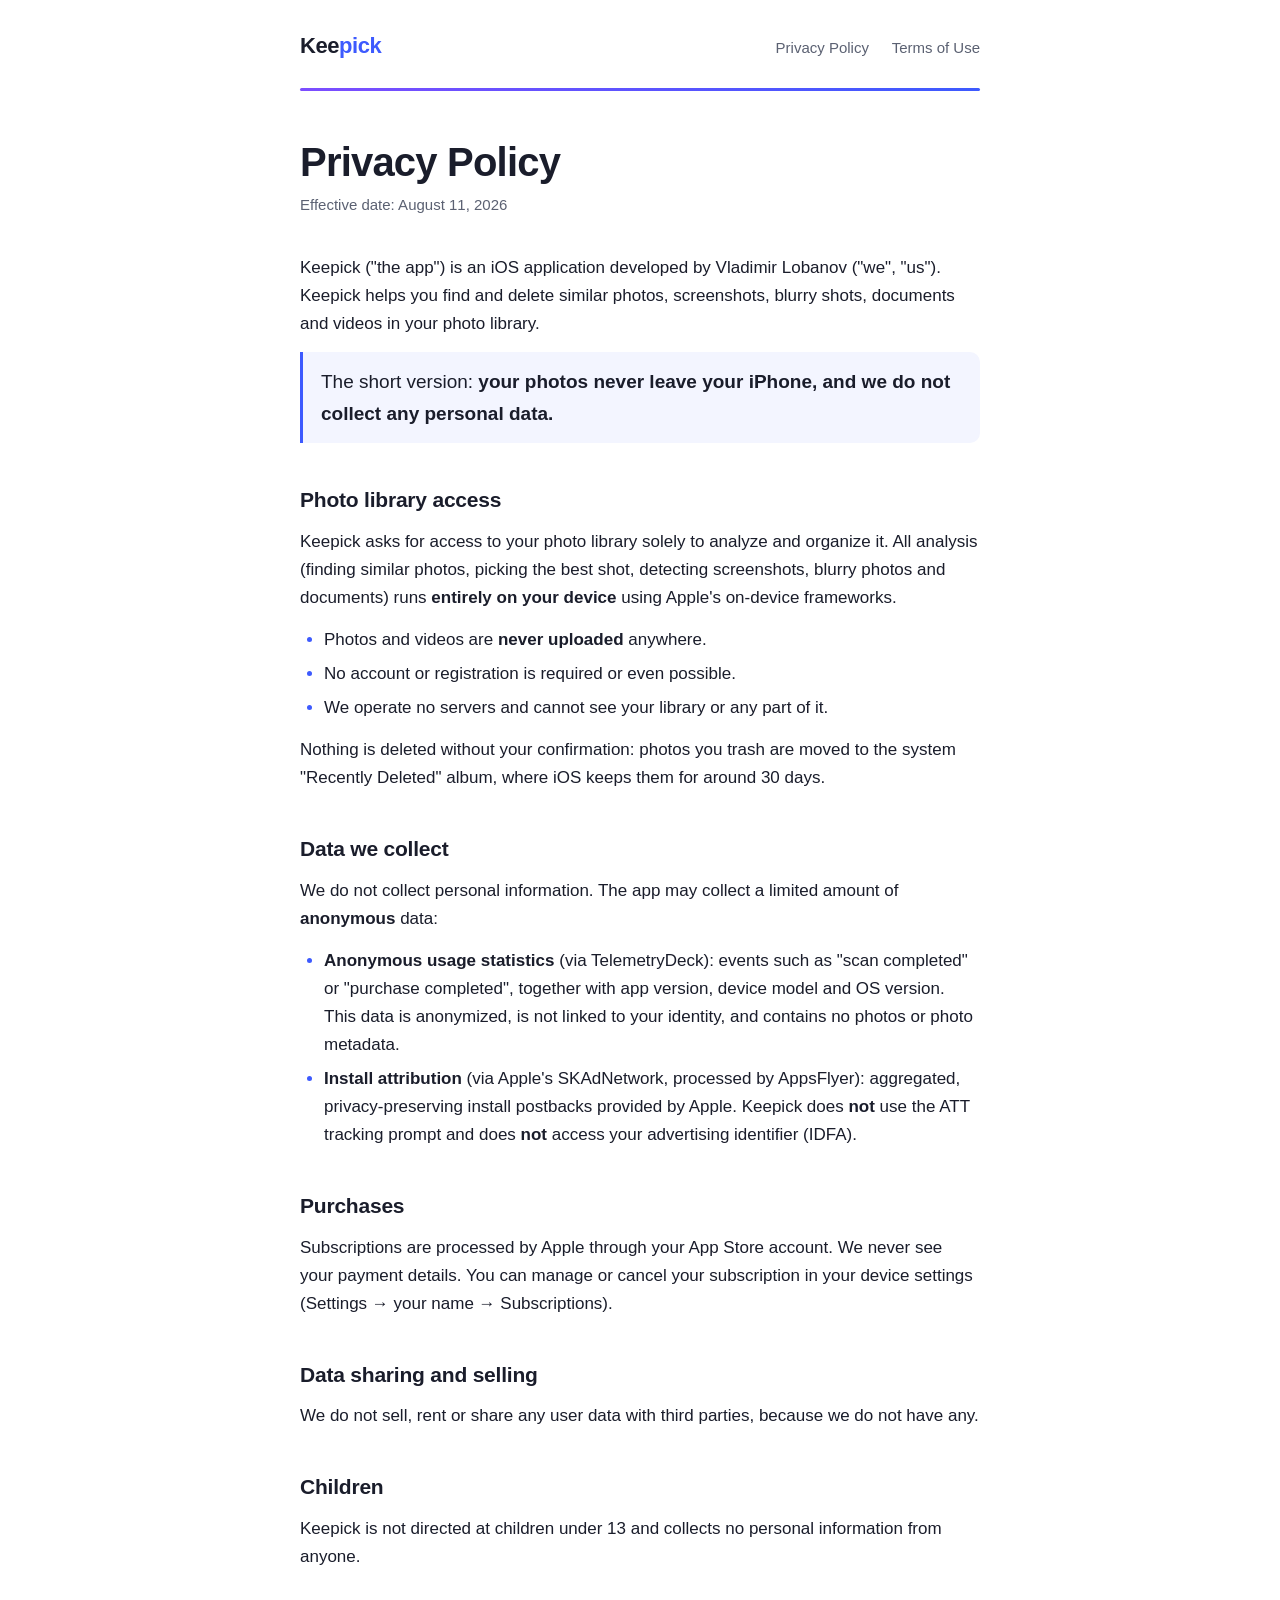
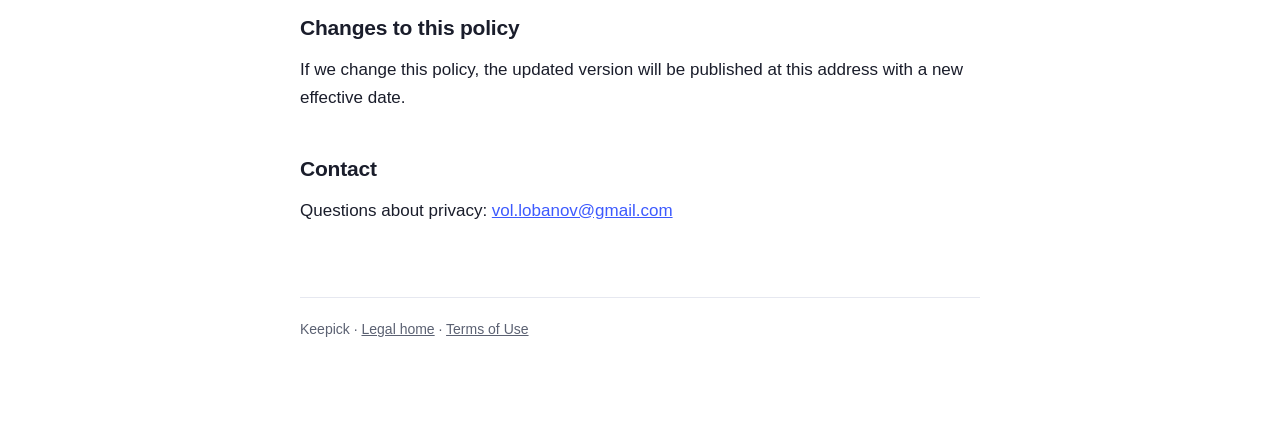
==== privacy.html @ 0975bb9a "Legal pages as a GitHub Pages site (index, privacy, terms)" ====
<!doctype html>
<html lang="en">
<head>
<meta charset="utf-8">
<meta name="viewport" content="width=device-width, initial-scale=1">
<title>Privacy Policy — Keepick</title>
<meta name="description" content="Privacy Policy for Keepick: Photo Cleaner. Your photos never leave your iPhone.">
<link rel="stylesheet" href="style.css">
</head>
<body>
<div class="wrap">
  <header class="site">
    <a class="wordmark" href="./">Kee<span>pick</span></a>
    <nav class="site">
      <a href="privacy.html">Privacy Policy</a>
      <a href="terms.html">Terms of Use</a>
    </nav>
  </header>
  <hr class="rule">

  <h1>Privacy Policy</h1>
  <p class="date">Effective date: August 11, 2026</p>

  <p>Keepick ("the app") is an iOS application developed by Vladimir Lobanov ("we", "us"). Keepick helps you find and delete similar photos, screenshots, blurry shots, documents and videos in your photo library.</p>
  <p class="lead">The short version: <strong>your photos never leave your iPhone, and we do not collect any personal data.</strong></p>

  <h2>Photo library access</h2>
  <p>Keepick asks for access to your photo library solely to analyze and organize it. All analysis (finding similar photos, picking the best shot, detecting screenshots, blurry photos and documents) runs <strong>entirely on your device</strong> using Apple's on-device frameworks.</p>
  <ul>
    <li>Photos and videos are <strong>never uploaded</strong> anywhere.</li>
    <li>No account or registration is required or even possible.</li>
    <li>We operate no servers and cannot see your library or any part of it.</li>
  </ul>
  <p>Nothing is deleted without your confirmation: photos you trash are moved to the system "Recently Deleted" album, where iOS keeps them for around 30 days.</p>

  <h2>Data we collect</h2>
  <p>We do not collect personal information. The app may collect a limited amount of <strong>anonymous</strong> data:</p>
  <ul>
    <li><strong>Anonymous usage statistics</strong> (via TelemetryDeck): events such as "scan completed" or "purchase completed", together with app version, device model and OS version. This data is anonymized, is not linked to your identity, and contains no photos or photo metadata.</li>
    <li><strong>Install attribution</strong> (via Apple's SKAdNetwork, processed by AppsFlyer): aggregated, privacy-preserving install postbacks provided by Apple. Keepick does <strong>not</strong> use the ATT tracking prompt and does <strong>not</strong> access your advertising identifier (IDFA).</li>
  </ul>

  <h2>Purchases</h2>
  <p>Subscriptions are processed by Apple through your App Store account. We never see your payment details. You can manage or cancel your subscription in your device settings (Settings → your name → Subscriptions).</p>

  <h2>Data sharing and selling</h2>
  <p>We do not sell, rent or share any user data with third parties, because we do not have any.</p>

  <h2>Children</h2>
  <p>Keepick is not directed at children under 13 and collects no personal information from anyone.</p>

  <h2>Changes to this policy</h2>
  <p>If we change this policy, the updated version will be published at this address with a new effective date.</p>

  <h2>Contact</h2>
  <p>Questions about privacy: <a href="mailto:vol.lobanov@gmail.com">vol.lobanov@gmail.com</a></p>

  <footer class="site">
    Keepick · <a href="./">Legal home</a> · <a href="terms.html">Terms of Use</a>
  </footer>
</div>
</body>
</html>
---- style.css ----
:root {
  color-scheme: light dark;
  --bg: #ffffff;
  --ink: #1a1d2b;
  --muted: #5b6172;
  --line: #e6e8f0;
  --accent: #3d5afe;
  --accent2: #7c4dff;
}
@media (prefers-color-scheme: dark) {
  :root {
    --bg: #12141f;
    --ink: #e9ebf5;
    --muted: #9aa1b8;
    --line: #2a2e42;
    --accent: #6c86ff;
    --accent2: #9d7bff;
  }
}
* { box-sizing: border-box; }
body {
  margin: 0;
  background: var(--bg);
  color: var(--ink);
  font: 17px/1.65 -apple-system, BlinkMacSystemFont, "Segoe UI", Roboto, sans-serif;
  padding: 0 20px 80px;
}
.wrap { max-width: 680px; margin: 0 auto; }
header.site {
  padding: 28px 0 0;
  display: flex;
  align-items: baseline;
  justify-content: space-between;
  gap: 16px;
  flex-wrap: wrap;
}
.wordmark {
  font-size: 22px;
  font-weight: 800;
  letter-spacing: -0.02em;
  text-decoration: none;
  color: var(--ink);
}
.wordmark span { color: var(--accent); }
nav.site a {
  color: var(--muted);
  text-decoration: none;
  font-size: 15px;
  margin-left: 18px;
}
nav.site a:hover { color: var(--accent); }
.rule {
  height: 3px;
  border: 0;
  border-radius: 2px;
  margin: 24px 0 48px;
  background: linear-gradient(90deg, var(--accent2), var(--accent));
}
h1 {
  font-size: clamp(30px, 6vw, 40px);
  line-height: 1.15;
  letter-spacing: -0.02em;
  margin: 0 0 8px;
}
.date { color: var(--muted); font-size: 15px; margin: 0 0 36px; }
h2 {
  font-size: 21px;
  letter-spacing: -0.01em;
  margin: 40px 0 10px;
}
p, li { color: var(--ink); }
p { margin: 0 0 14px; }
ul { margin: 0 0 14px; padding-left: 24px; }
li { margin-bottom: 6px; }
li::marker { color: var(--accent); }
a { color: var(--accent); }
strong { font-weight: 650; }
.lead {
  font-size: 19px;
  padding: 14px 18px;
  border-left: 3px solid var(--accent);
  background: color-mix(in srgb, var(--accent) 6%, var(--bg));
  border-radius: 0 10px 10px 0;
  margin: 0 0 32px;
}
footer.site {
  margin-top: 72px;
  padding-top: 20px;
  border-top: 1px solid var(--line);
  color: var(--muted);
  font-size: 14px;
}
footer.site a { color: var(--muted); }
.cards { display: grid; gap: 16px; margin-top: 36px; }
.card {
  display: block;
  padding: 20px 22px;
  border: 1px solid var(--line);
  border-radius: 14px;
  text-decoration: none;
  color: var(--ink);
}
.card:hover { border-color: var(--accent); }
.card h2 { margin: 0 0 6px; font-size: 19px; }
.card p { margin: 0; color: var(--muted); font-size: 15px; }
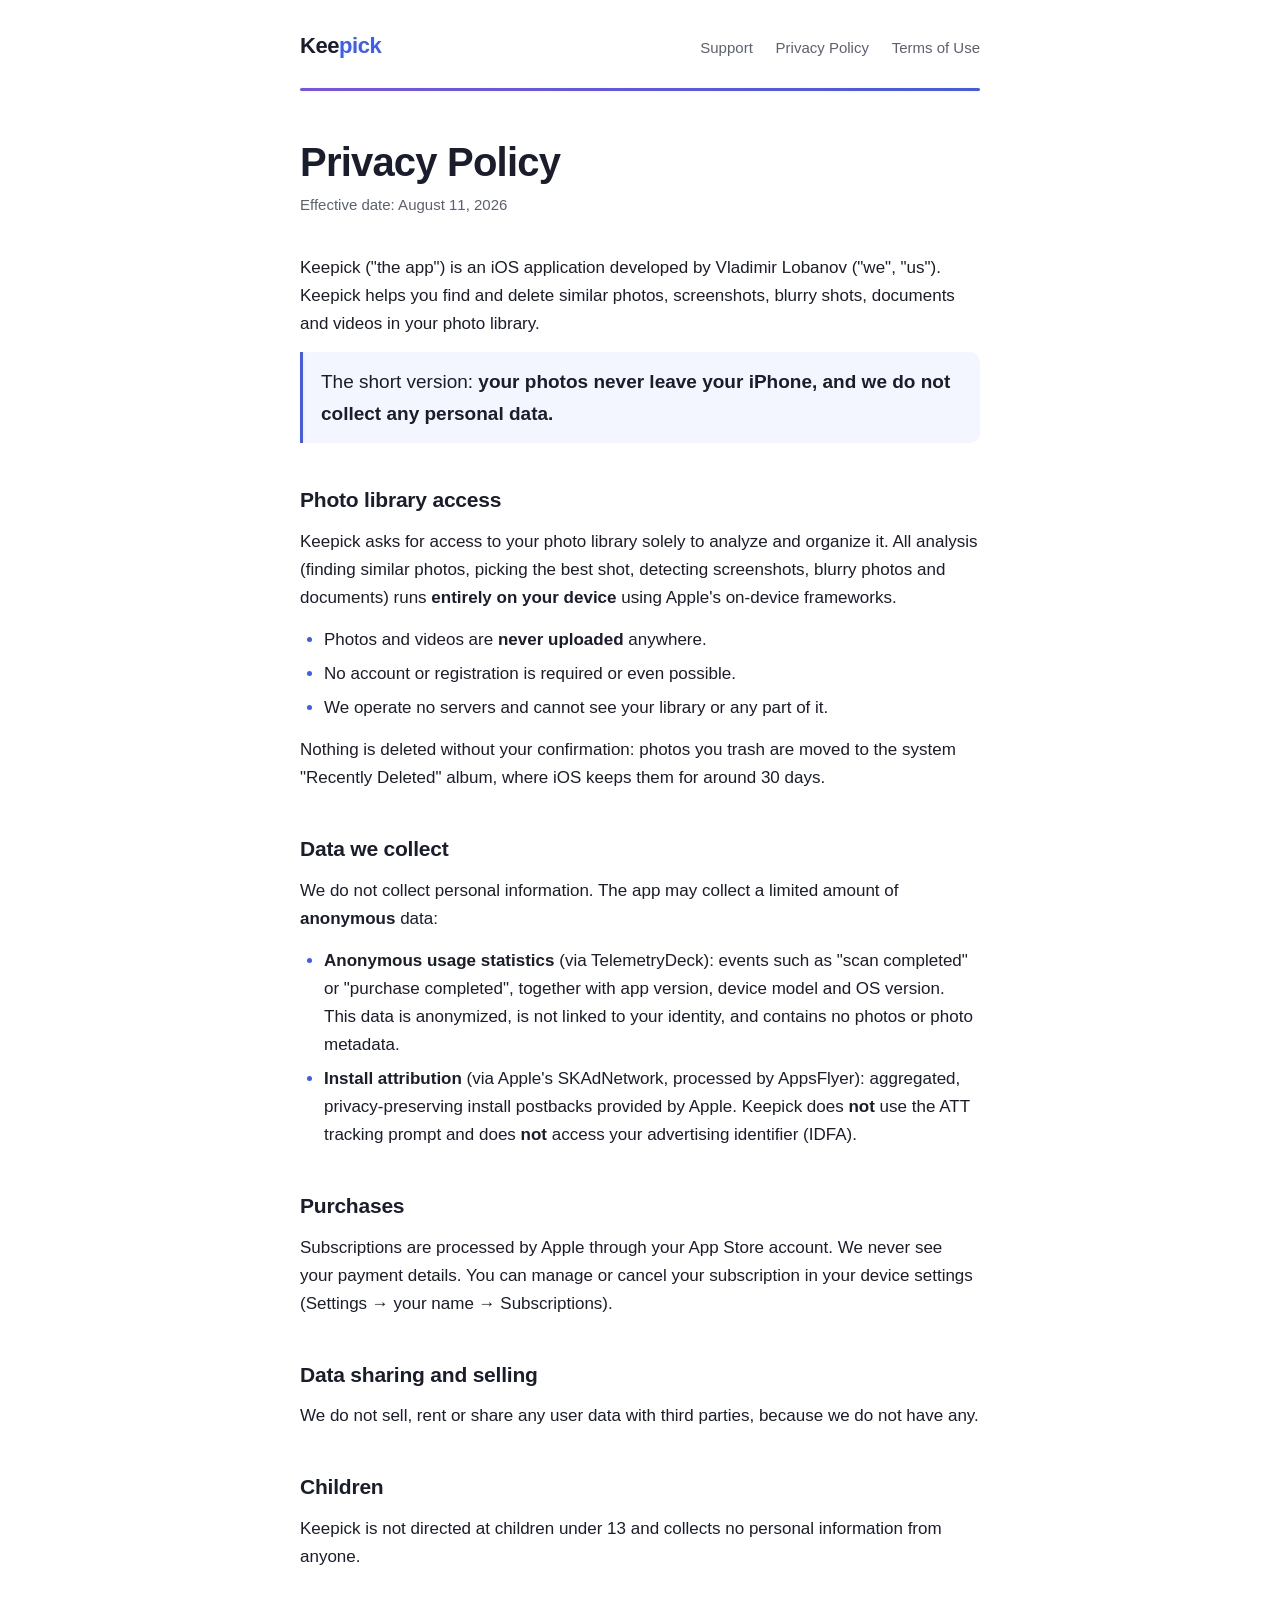
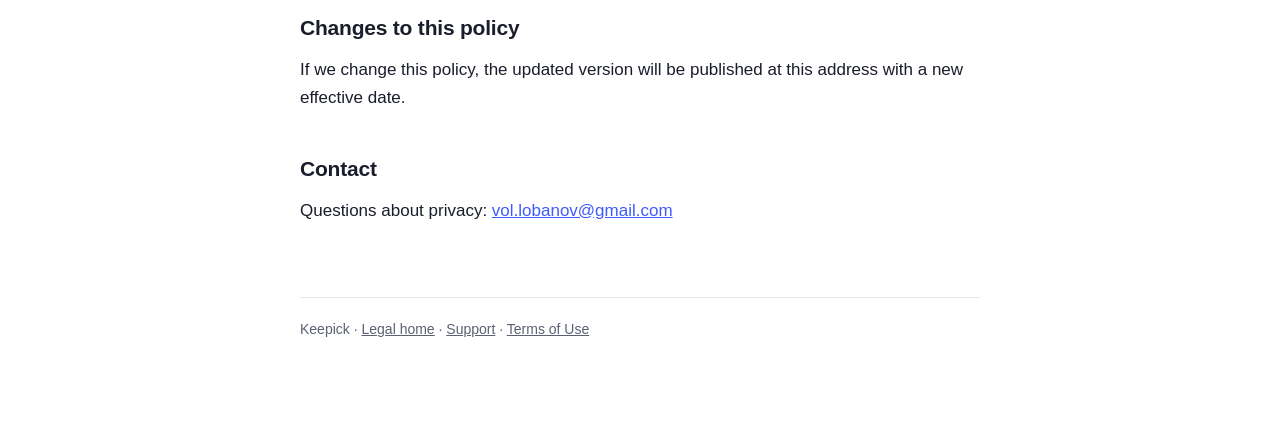
==== commit fa9384c4: "Support page (the App Store Support URL) Every app record needs a Support URL, and the site had only" ====
--- a/privacy.html
+++ b/privacy.html
@@ -12,6 +12,7 @@
   <header class="site">
     <a class="wordmark" href="./">Kee<span>pick</span></a>
     <nav class="site">
+      <a href="support.html">Support</a>
       <a href="privacy.html">Privacy Policy</a>
       <a href="terms.html">Terms of Use</a>
     </nav>
@@ -56,7 +57,7 @@
   <p>Questions about privacy: <a href="mailto:vol.lobanov@gmail.com">vol.lobanov@gmail.com</a></p>
 
   <footer class="site">
-    Keepick · <a href="./">Legal home</a> · <a href="terms.html">Terms of Use</a>
+    Keepick · <a href="./">Legal home</a> · <a href="support.html">Support</a> · <a href="terms.html">Terms of Use</a>
   </footer>
 </div>
 </body>
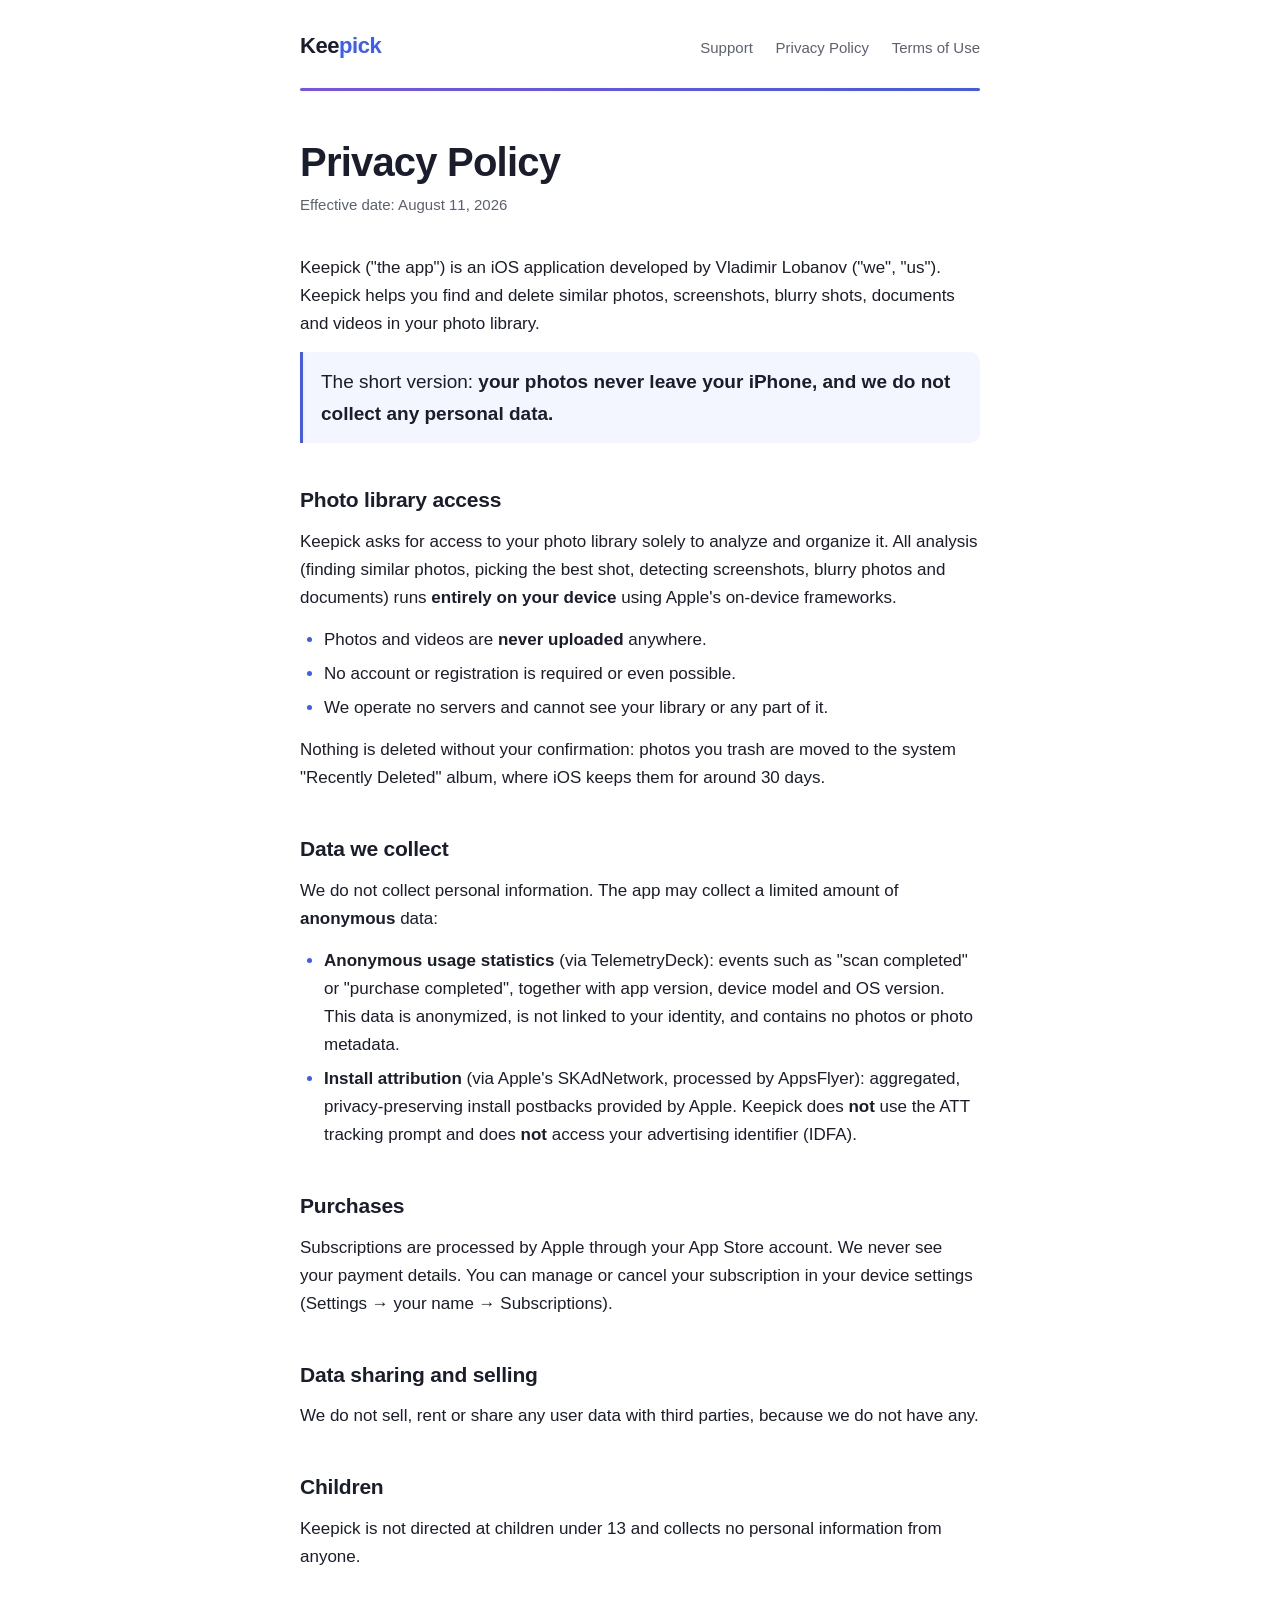
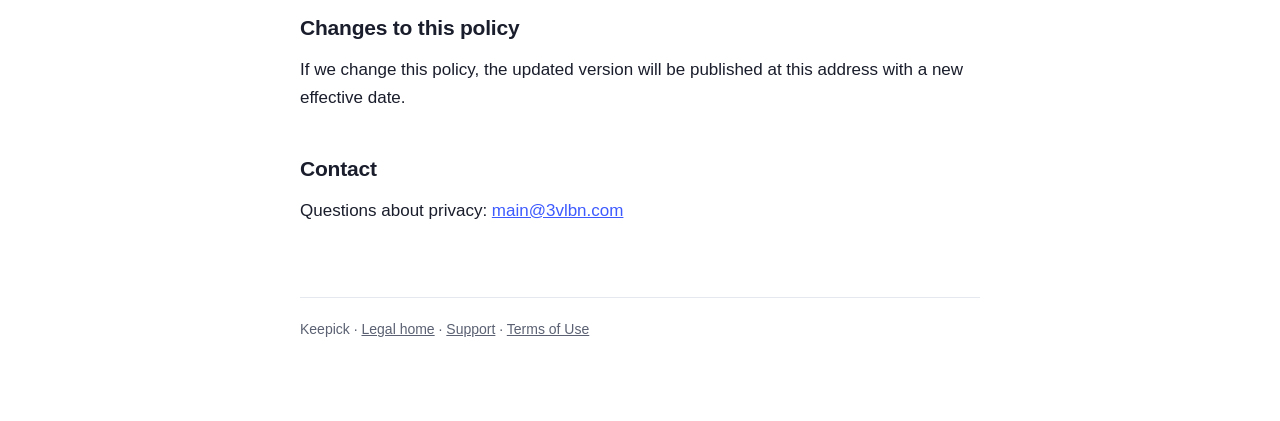
==== commit 16831ffc: "Contact address: main@3vlbn.com" ====
--- a/privacy.html
+++ b/privacy.html
@@ -54,7 +54,7 @@
   <p>If we change this policy, the updated version will be published at this address with a new effective date.</p>
 
   <h2>Contact</h2>
-  <p>Questions about privacy: <a href="mailto:vol.lobanov@gmail.com">vol.lobanov@gmail.com</a></p>
+  <p>Questions about privacy: <a href="mailto:main@3vlbn.com">main@3vlbn.com</a></p>
 
   <footer class="site">
     Keepick · <a href="./">Legal home</a> · <a href="support.html">Support</a> · <a href="terms.html">Terms of Use</a>
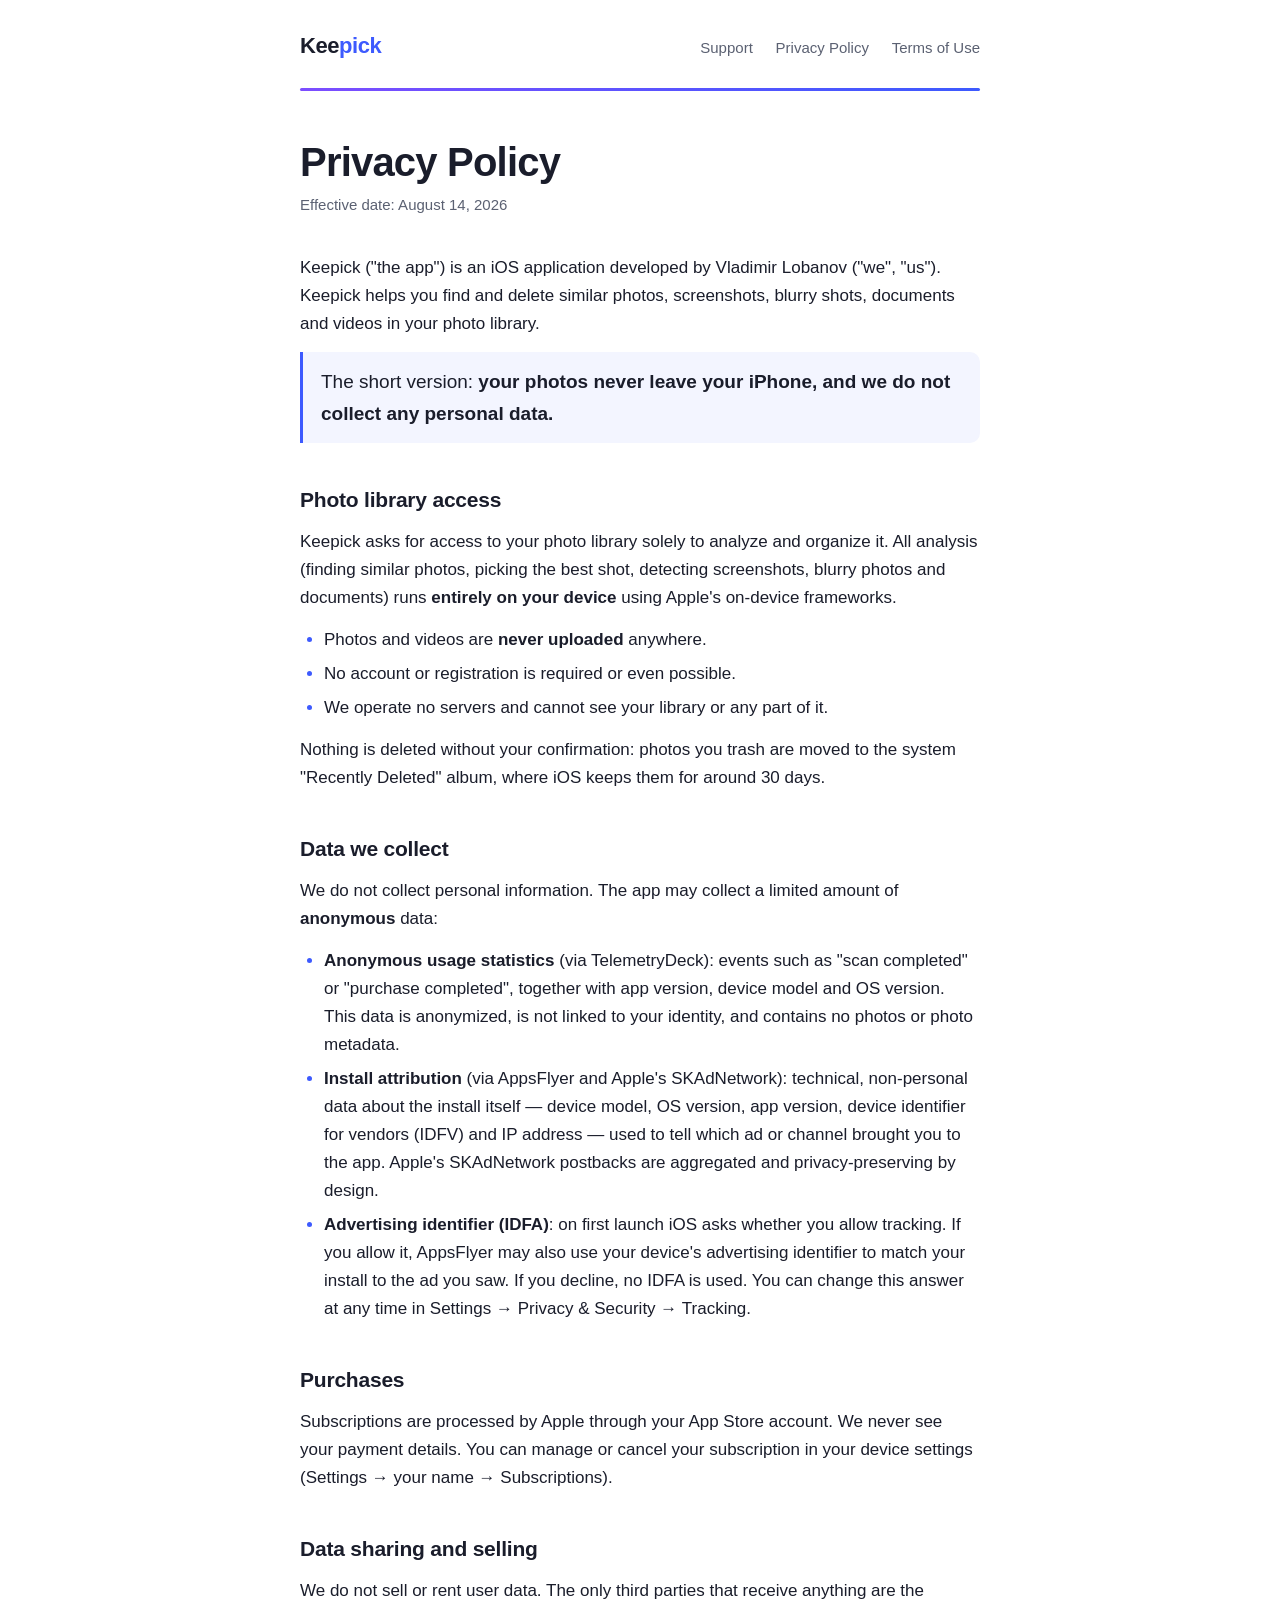
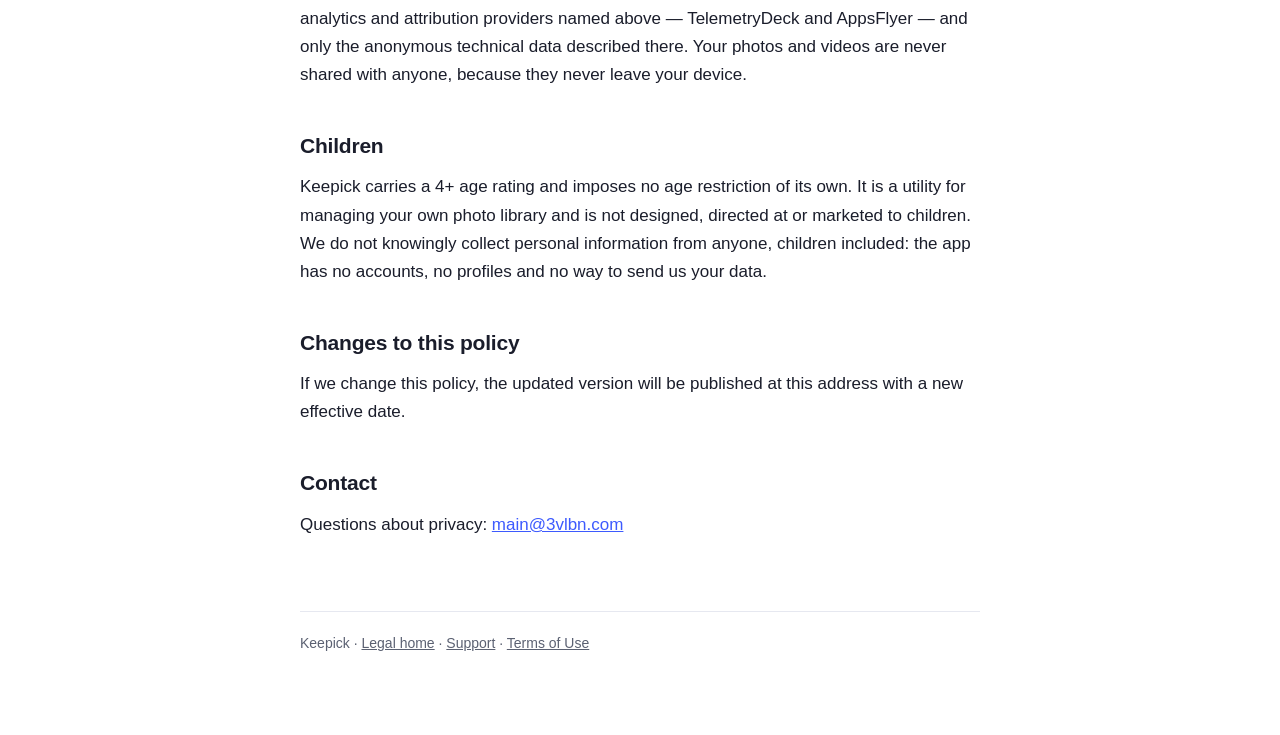
==== commit 5f0ef073: "Privacy: drop the 13+ line (app is rated 4+), and describe ATT/IDFA as it actually works" ====
--- a/privacy.html
+++ b/privacy.html
@@ -20,7 +20,7 @@
   <hr class="rule">
 
   <h1>Privacy Policy</h1>
-  <p class="date">Effective date: August 11, 2026</p>
+  <p class="date">Effective date: August 14, 2026</p>
 
   <p>Keepick ("the app") is an iOS application developed by Vladimir Lobanov ("we", "us"). Keepick helps you find and delete similar photos, screenshots, blurry shots, documents and videos in your photo library.</p>
   <p class="lead">The short version: <strong>your photos never leave your iPhone, and we do not collect any personal data.</strong></p>
@@ -38,17 +38,18 @@
   <p>We do not collect personal information. The app may collect a limited amount of <strong>anonymous</strong> data:</p>
   <ul>
     <li><strong>Anonymous usage statistics</strong> (via TelemetryDeck): events such as "scan completed" or "purchase completed", together with app version, device model and OS version. This data is anonymized, is not linked to your identity, and contains no photos or photo metadata.</li>
-    <li><strong>Install attribution</strong> (via Apple's SKAdNetwork, processed by AppsFlyer): aggregated, privacy-preserving install postbacks provided by Apple. Keepick does <strong>not</strong> use the ATT tracking prompt and does <strong>not</strong> access your advertising identifier (IDFA).</li>
+    <li><strong>Install attribution</strong> (via AppsFlyer and Apple's SKAdNetwork): technical, non-personal data about the install itself — device model, OS version, app version, device identifier for vendors (IDFV) and IP address — used to tell which ad or channel brought you to the app. Apple's SKAdNetwork postbacks are aggregated and privacy-preserving by design.</li>
+    <li><strong>Advertising identifier (IDFA)</strong>: on first launch iOS asks whether you allow tracking. If you allow it, AppsFlyer may also use your device's advertising identifier to match your install to the ad you saw. If you decline, no IDFA is used. You can change this answer at any time in Settings → Privacy &amp; Security → Tracking.</li>
   </ul>
 
   <h2>Purchases</h2>
   <p>Subscriptions are processed by Apple through your App Store account. We never see your payment details. You can manage or cancel your subscription in your device settings (Settings → your name → Subscriptions).</p>
 
   <h2>Data sharing and selling</h2>
-  <p>We do not sell, rent or share any user data with third parties, because we do not have any.</p>
+  <p>We do not sell or rent user data. The only third parties that receive anything are the analytics and attribution providers named above — TelemetryDeck and AppsFlyer — and only the anonymous technical data described there. Your photos and videos are never shared with anyone, because they never leave your device.</p>
 
   <h2>Children</h2>
-  <p>Keepick is not directed at children under 13 and collects no personal information from anyone.</p>
+  <p>Keepick carries a 4+ age rating and imposes no age restriction of its own. It is a utility for managing your own photo library and is not designed, directed at or marketed to children. We do not knowingly collect personal information from anyone, children included: the app has no accounts, no profiles and no way to send us your data.</p>
 
   <h2>Changes to this policy</h2>
   <p>If we change this policy, the updated version will be published at this address with a new effective date.</p>
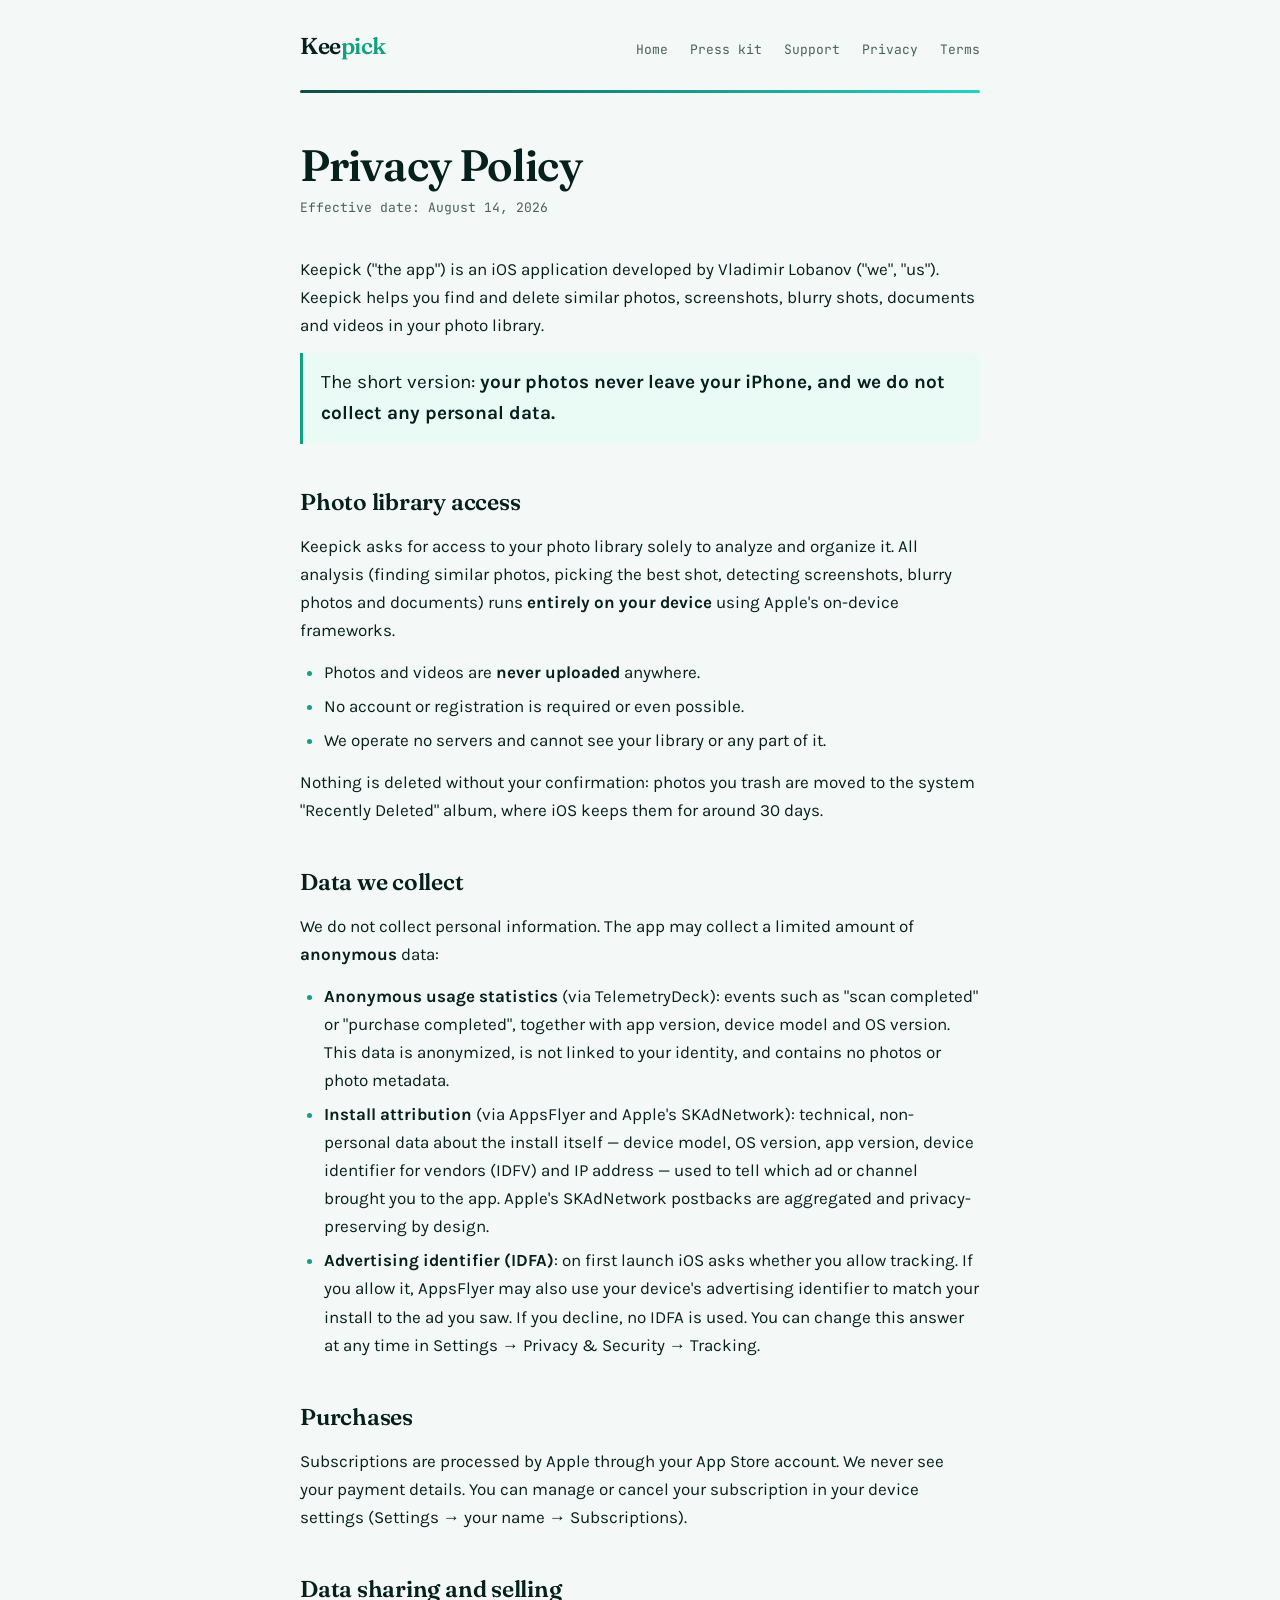
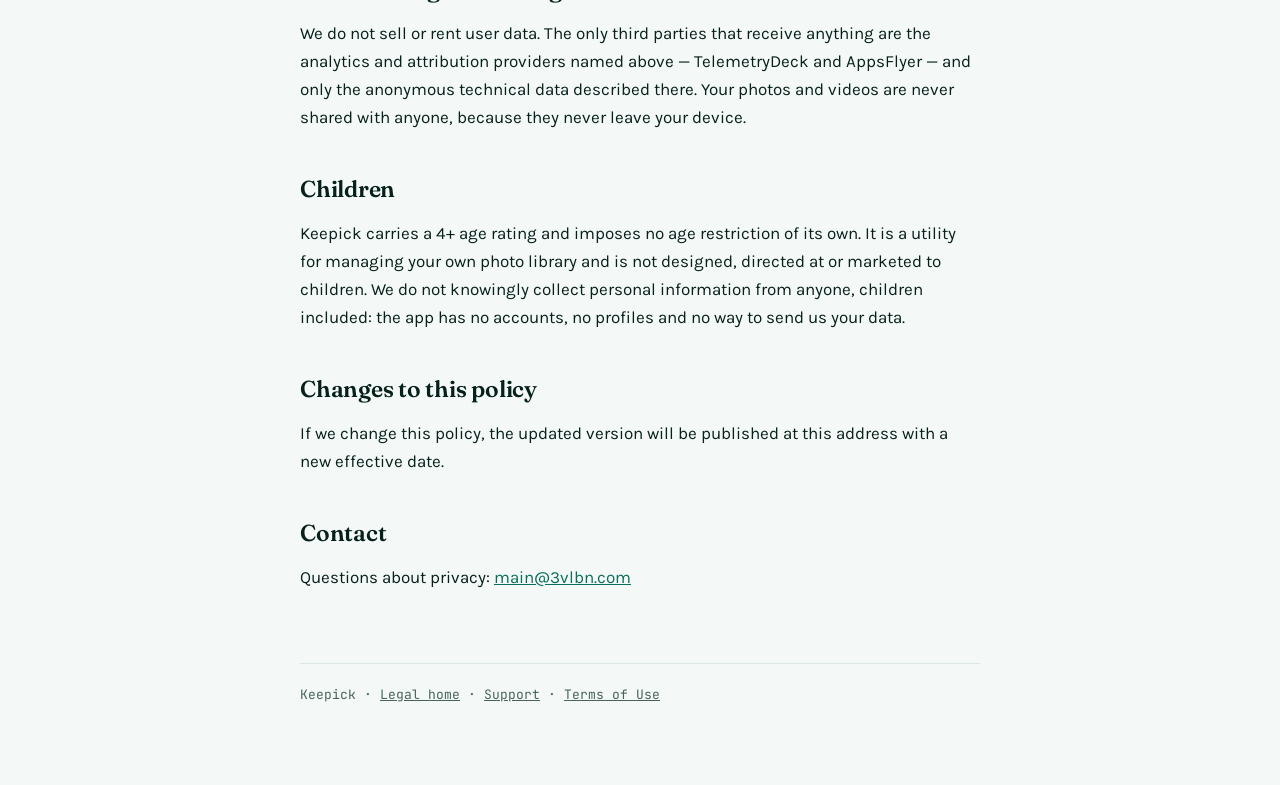
==== commit 502d4c47: "Сайт вместо трёх юридических страниц: продукт, пресс-кит и материалы Ссылка на материалы нужна заявк" ====
--- a/privacy.html
+++ b/privacy.html
@@ -5,6 +5,10 @@
 <meta name="viewport" content="width=device-width, initial-scale=1">
 <title>Privacy Policy — Keepick</title>
 <meta name="description" content="Privacy Policy for Keepick: Photo Cleaner. Your photos never leave your iPhone.">
+<link rel="icon" href="assets/favicon.png">
+<link rel="preconnect" href="https://fonts.googleapis.com">
+<link rel="preconnect" href="https://fonts.gstatic.com" crossorigin>
+<link rel="stylesheet" href="https://fonts.googleapis.com/css2?family=Fraunces:opsz,wght@9..144,500;9..144,600&family=Karla:wght@400;500;700&family=JetBrains+Mono:wght@400;500&display=swap">
 <link rel="stylesheet" href="style.css">
 </head>
 <body>
@@ -12,9 +16,11 @@
   <header class="site">
     <a class="wordmark" href="./">Kee<span>pick</span></a>
     <nav class="site">
+      <a href="./">Home</a>
+      <a href="press.html">Press kit</a>
       <a href="support.html">Support</a>
-      <a href="privacy.html">Privacy Policy</a>
-      <a href="terms.html">Terms of Use</a>
+      <a href="privacy.html">Privacy</a>
+      <a href="terms.html">Terms</a>
     </nav>
   </header>
   <hr class="rule">
--- a/style.css
+++ b/style.css
@@ -1,31 +1,72 @@
+/* Keepick — site styles.
+   Palette is the App Store listing's: deep teal ground, turquoise highlight,
+   emerald for anything kept. Type has three roles: Fraunces speaks about
+   photographs, Karla carries the text, the mono face carries machine facts. */
+
 :root {
   color-scheme: light dark;
-  --bg: #ffffff;
-  --ink: #1a1d2b;
-  --muted: #5b6172;
-  --line: #e6e8f0;
-  --accent: #3d5afe;
-  --accent2: #7c4dff;
-}
+
+  --paper: #F4F8F6;
+  --surface: #FFFFFF;
+  --surface-2: #E9F2EE;
+  --ink: #06201C;
+  --ink-2: #47635D;
+  --ink-3: #7A948D;
+  --line: #DBE7E2;
+  --line-2: #C3D6D0;
+
+  --deep: #0C4F45;
+  --jade: #0A6E5C;
+  --turq: #12A17F;
+  --turq-bright: #22D3C5;
+  --emerald: #1E9E58;
+  --abyss: #04191A;
+  --wash: #EAFBF5;
+
+  --display: "Fraunces", "Iowan Old Style", Charter, Georgia, serif;
+  --body: "Karla", -apple-system, BlinkMacSystemFont, "Segoe UI", Roboto, sans-serif;
+  --mono: "JetBrains Mono", ui-monospace, "SF Mono", Menlo, Consolas, monospace;
+}
+
 @media (prefers-color-scheme: dark) {
   :root {
-    --bg: #12141f;
-    --ink: #e9ebf5;
-    --muted: #9aa1b8;
-    --line: #2a2e42;
-    --accent: #6c86ff;
-    --accent2: #9d7bff;
+    --paper: #041614;
+    --surface: #0A2320;
+    --surface-2: #0E2C28;
+    --ink: #E9F6F1;
+    --ink-2: #92B2AB;
+    --ink-3: #6B8B84;
+    --line: #16332E;
+    --line-2: #23443E;
+
+    --deep: #7FE0D0;
+    --jade: #3EDCC6;
+    --turq: #22D3C5;
+    --turq-bright: #22D3C5;
+    --emerald: #4BD98A;
+    --abyss: #02100F;
+    --wash: #0C2A26;
   }
 }
+
 * { box-sizing: border-box; }
+
 body {
   margin: 0;
-  background: var(--bg);
+  background: var(--paper);
   color: var(--ink);
-  font: 17px/1.65 -apple-system, BlinkMacSystemFont, "Segoe UI", Roboto, sans-serif;
+  font-family: var(--body);
+  font-size: 17px;
+  line-height: 1.65;
   padding: 0 20px 80px;
-}
+  -webkit-font-smoothing: antialiased;
+}
+
 .wrap { max-width: 680px; margin: 0 auto; }
+.wrap.wide { max-width: 960px; }
+
+/* ---------- site chrome, shared with the legal pages ---------- */
+
 header.site {
   padding: 28px 0 0;
   display: flex;
@@ -35,62 +76,79 @@
   flex-wrap: wrap;
 }
 .wordmark {
-  font-size: 22px;
-  font-weight: 800;
+  font-family: var(--display);
+  font-size: 23px;
+  font-weight: 600;
   letter-spacing: -0.02em;
   text-decoration: none;
   color: var(--ink);
 }
-.wordmark span { color: var(--accent); }
+.wordmark span { color: var(--turq); }
 nav.site a {
-  color: var(--muted);
+  font-family: var(--mono);
+  color: var(--ink-2);
   text-decoration: none;
-  font-size: 15px;
+  font-size: 13px;
   margin-left: 18px;
 }
-nav.site a:hover { color: var(--accent); }
+nav.site a:hover, nav.site a:focus-visible { color: var(--jade); }
 .rule {
   height: 3px;
   border: 0;
   border-radius: 2px;
   margin: 24px 0 48px;
-  background: linear-gradient(90deg, var(--accent2), var(--accent));
-}
+  background: linear-gradient(90deg, var(--deep), var(--turq-bright));
+}
+
 h1 {
-  font-size: clamp(30px, 6vw, 40px);
-  line-height: 1.15;
+  font-family: var(--display);
+  font-size: clamp(32px, 6vw, 44px);
+  font-weight: 600;
+  line-height: 1.1;
   letter-spacing: -0.02em;
   margin: 0 0 8px;
-}
-.date { color: var(--muted); font-size: 15px; margin: 0 0 36px; }
+  text-wrap: balance;
+}
 h2 {
-  font-size: 21px;
+  font-family: var(--display);
+  font-weight: 600;
+  font-size: 23px;
   letter-spacing: -0.01em;
   margin: 40px 0 10px;
+}
+.date {
+  font-family: var(--mono);
+  color: var(--ink-2);
+  font-size: 13px;
+  margin: 0 0 36px;
 }
 p, li { color: var(--ink); }
 p { margin: 0 0 14px; }
 ul { margin: 0 0 14px; padding-left: 24px; }
 li { margin-bottom: 6px; }
-li::marker { color: var(--accent); }
-a { color: var(--accent); }
-strong { font-weight: 650; }
+li::marker { color: var(--turq); }
+a { color: var(--jade); }
+strong { font-weight: 700; }
+
 .lead {
   font-size: 19px;
   padding: 14px 18px;
-  border-left: 3px solid var(--accent);
-  background: color-mix(in srgb, var(--accent) 6%, var(--bg));
+  border-left: 3px solid var(--turq);
+  background: var(--wash);
   border-radius: 0 10px 10px 0;
   margin: 0 0 32px;
 }
+
 footer.site {
   margin-top: 72px;
   padding-top: 20px;
   border-top: 1px solid var(--line);
-  color: var(--muted);
-  font-size: 14px;
-}
-footer.site a { color: var(--muted); }
+  color: var(--ink-2);
+  font-size: 13px;
+  font-family: var(--mono);
+}
+footer.site a { color: var(--ink-2); }
+
 .cards { display: grid; gap: 16px; margin-top: 36px; }
 .card {
   display: block;
@@ -99,7 +157,278 @@
   border-radius: 14px;
   text-decoration: none;
   color: var(--ink);
-}
-.card:hover { border-color: var(--accent); }
-.card h2 { margin: 0 0 6px; font-size: 19px; }
-.card p { margin: 0; color: var(--muted); font-size: 15px; }
+  background: var(--surface);
+}
+.card:hover, .card:focus-visible { border-color: var(--turq); }
+.card h2 { margin: 0 0 6px; font-size: 19px; font-family: var(--body); font-weight: 700; }
+.card p { margin: 0; color: var(--ink-2); font-size: 15px; }
+
+:focus-visible { outline: 2px solid var(--turq); outline-offset: 3px; }
+
+/* ---------- home: hero ---------- */
+
+.eyebrow {
+  font-family: var(--mono);
+  font-size: 12px;
+  letter-spacing: 0.12em;
+  text-transform: uppercase;
+  color: var(--turq);
+  margin: 0 0 18px;
+}
+.hero { padding: 46px 0 0; }
+@media (min-width: 900px) {
+  .hero { display: grid; grid-template-columns: minmax(0, 1fr) 270px; gap: 60px; align-items: center; }
+}
+.hero .phone { margin: 30px 0 0; }
+@media (min-width: 900px) { .hero .phone { margin: 0; } }
+.hero .phone img {
+  display: block;
+  width: 100%;
+  max-width: 270px;
+  height: auto;
+  border-radius: 30px;
+  border: 1px solid var(--line-2);
+}
+.hero h1 {
+  font-size: clamp(38px, 7.4vw, 68px);
+  line-height: 1.02;
+  letter-spacing: -0.03em;
+  max-width: 15ch;
+}
+.hero .sub {
+  font-size: 19px;
+  color: var(--ink-2);
+  max-width: 48ch;
+  margin: 22px 0 0;
+}
+.hero .sub b { color: var(--ink); font-weight: 700; }
+
+.actions { display: flex; gap: 12px; flex-wrap: wrap; margin-top: 30px; }
+.btn {
+  font-family: var(--mono);
+  font-size: 13px;
+  letter-spacing: 0.04em;
+  text-decoration: none;
+  padding: 12px 20px;
+  border-radius: 999px;
+  border: 1px solid var(--deep);
+  background: var(--deep);
+  color: var(--paper);
+  display: inline-block;
+}
+.btn:hover, .btn:focus-visible { background: var(--jade); border-color: var(--jade); }
+.btn.ghost { background: transparent; color: var(--ink); border-color: var(--line-2); }
+.btn.ghost:hover, .btn.ghost:focus-visible { border-color: var(--turq); color: var(--jade); }
+
+/* ---------- home: the pack band, the one loud thing ---------- */
+
+.band {
+  margin: 56px calc(50% - 50vw) 0;
+  padding: 40px 20px 34px;
+  background: var(--abyss);
+  overflow: hidden;
+}
+.band-inner { max-width: 960px; margin: 0 auto; }
+.band figure { margin: 0; }
+.band img {
+  display: block;
+  width: 100%;
+  height: auto;
+  border-radius: 4px;
+}
+.band figcaption {
+  font-family: var(--mono);
+  font-size: 12px;
+  letter-spacing: 0.08em;
+  text-transform: uppercase;
+  color: #7FA9A2;
+  margin-top: 18px;
+}
+.band figcaption b { color: var(--turq-bright); font-weight: 500; }
+
+@media (prefers-reduced-motion: no-preference) {
+  .band img { animation: settle 900ms cubic-bezier(.16,.84,.44,1) both; }
+  @keyframes settle {
+    from { transform: translateX(6%); opacity: 0; }
+    to { transform: none; opacity: 1; }
+  }
+}
+
+/* ---------- home: sections ---------- */
+
+.section { margin-top: 64px; }
+.section > h2 {
+  font-size: clamp(26px, 4vw, 34px);
+  margin: 0 0 10px;
+  letter-spacing: -0.02em;
+}
+.section > .intro { color: var(--ink-2); max-width: 54ch; margin: 0 0 30px; }
+
+.passes { display: grid; gap: 22px; margin: 0; padding: 0; }
+@media (min-width: 780px) { .passes { grid-template-columns: repeat(3, 1fr); gap: 26px; } }
+.pass { border-top: 2px solid var(--line-2); padding-top: 14px; }
+.pass .tag {
+  font-family: var(--mono);
+  font-size: 12px;
+  letter-spacing: 0.08em;
+  color: var(--turq);
+  display: block;
+  margin-bottom: 6px;
+}
+.pass h3 {
+  font-family: var(--mono);
+  font-size: 15px;
+  font-weight: 500;
+  margin: 0 0 8px;
+  letter-spacing: -0.01em;
+}
+.pass p { font-size: 15.5px; color: var(--ink-2); margin: 0; }
+
+.feature { display: grid; gap: 26px; align-items: center; margin-top: 44px; }
+@media (min-width: 780px) {
+  .feature { grid-template-columns: 300px 1fr; gap: 44px; }
+  .feature.flip > .shot { order: 2; }
+}
+.feature .shot { margin: 0; }
+.feature .shot img {
+  display: block;
+  width: 100%;
+  height: auto;
+  border-radius: 18px;
+  border: 1px solid var(--line);
+}
+.feature h3 {
+  font-family: var(--display);
+  font-weight: 600;
+  font-size: 25px;
+  letter-spacing: -0.015em;
+  margin: 0 0 10px;
+}
+.feature p { color: var(--ink-2); margin: 0 0 12px; }
+.feature p:last-child { margin-bottom: 0; }
+
+.statement {
+  border-top: 2px solid var(--line-2);
+  padding-top: 24px;
+  display: grid;
+  gap: 20px;
+}
+@media (min-width: 780px) { .statement { grid-template-columns: 1.1fr 1fr; gap: 48px; } }
+.statement p {
+  font-family: var(--display);
+  font-weight: 500;
+  font-size: 23px;
+  line-height: 1.35;
+  letter-spacing: -0.01em;
+  margin: 0;
+}
+.statement .detail { font-family: var(--body); font-size: 16px; line-height: 1.6; color: var(--ink-2); font-weight: 400; letter-spacing: 0; }
+
+.chips { display: flex; flex-wrap: wrap; gap: 8px; margin: 16px 0 0; padding: 0; list-style: none; }
+.chips li {
+  font-family: var(--mono);
+  font-size: 12px;
+  letter-spacing: 0.06em;
+  padding: 5px 11px;
+  border-radius: 999px;
+  background: var(--surface-2);
+  color: var(--ink-2);
+  margin: 0;
+}
+
+/* ---------- home: gallery ---------- */
+
+.gallery {
+  display: grid;
+  grid-auto-flow: column;
+  grid-auto-columns: 214px;
+  gap: 14px;
+  overflow-x: auto;
+  margin: 0 calc(50% - 50vw);
+  padding: 0 max(20px, calc(50vw - 480px)) 14px;
+  scroll-snap-type: x proximity;
+}
+.gallery img {
+  width: 100%;
+  height: auto;
+  border-radius: 14px;
+  border: 1px solid var(--line);
+  scroll-snap-align: center;
+}
+
+/* ---------- home: video ---------- */
+
+.player { margin: 0; display: grid; justify-items: center; }
+.player video {
+  width: 100%;
+  max-width: 300px;
+  height: auto;
+  border-radius: 22px;
+  border: 1px solid var(--line);
+  background: var(--abyss);
+}
+.player figcaption {
+  font-family: var(--mono);
+  font-size: 12px;
+  color: var(--ink-3);
+  margin-top: 12px;
+  letter-spacing: 0.06em;
+}
+
+/* ---------- press: fact sheet, boilerplate, assets ---------- */
+
+.facts { width: 100%; border-collapse: collapse; margin: 0 0 12px; }
+.facts th, .facts td {
+  text-align: left;
+  padding: 9px 0;
+  border-bottom: 1px solid var(--line);
+  vertical-align: top;
+  font-size: 15.5px;
+}
+.facts th {
+  font-family: var(--mono);
+  font-weight: 400;
+  font-size: 12px;
+  letter-spacing: 0.08em;
+  text-transform: uppercase;
+  color: var(--ink-3);
+  width: 34%;
+  padding-right: 16px;
+}
+.facts td { color: var(--ink); }
+
+.copyblock {
+  border: 1px solid var(--line);
+  border-radius: 12px;
+  padding: 16px 18px;
+  background: var(--surface);
+  margin: 0 0 14px;
+}
+.copyblock .len {
+  font-family: var(--mono);
+  font-size: 12px;
+  letter-spacing: 0.08em;
+  text-transform: uppercase;
+  color: var(--ink-3);
+  display: block;
+  margin-bottom: 8px;
+}
+.copyblock p { margin: 0; font-size: 15.5px; }
+
+.assetlist { list-style: none; padding: 0; margin: 0; }
+.assetlist li {
+  display: flex;
+  gap: 14px;
+  align-items: baseline;
+  flex-wrap: wrap;
+  padding: 11px 0;
+  border-bottom: 1px solid var(--line);
+  margin: 0;
+}
+.assetlist .name { flex: 1; min-width: 12rem; }
+.assetlist .meta {
+  font-family: var(--mono);
+  font-size: 12px;
+  color: var(--ink-3);
+  letter-spacing: 0.04em;
+}
